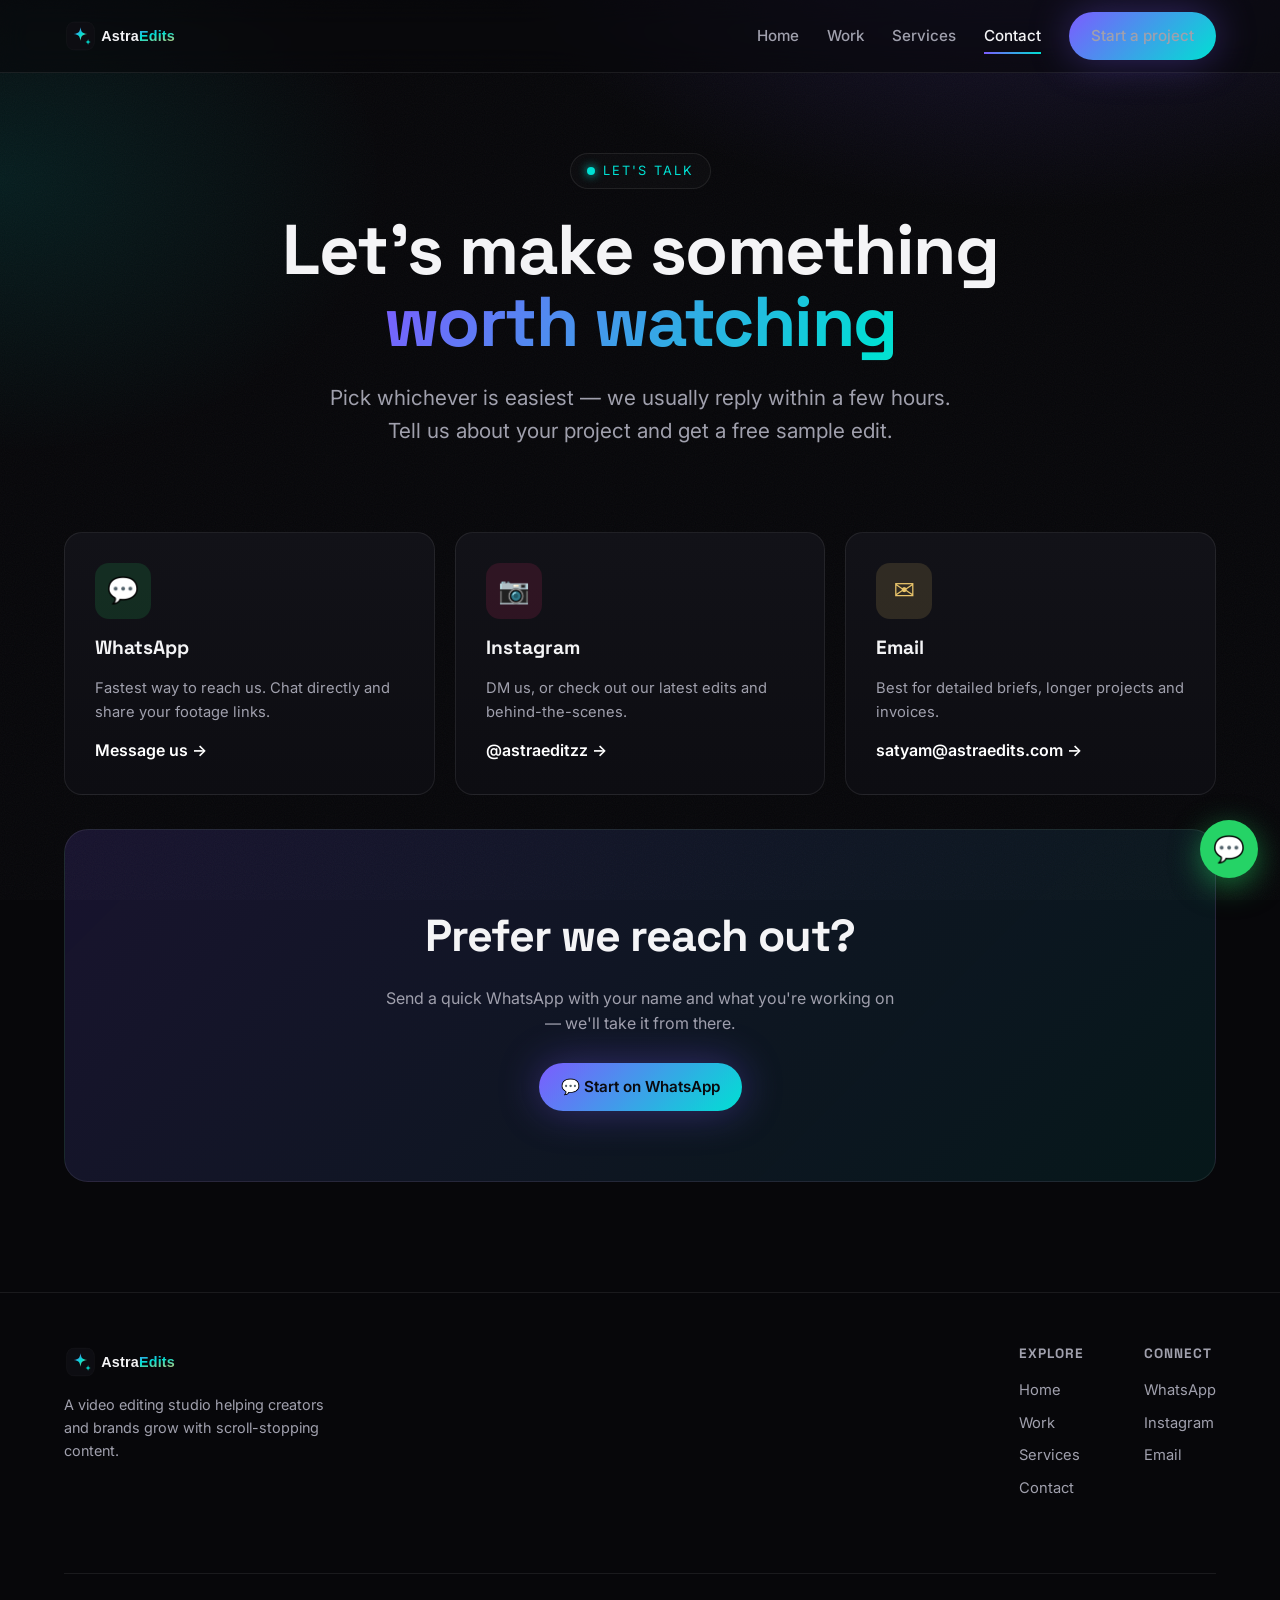
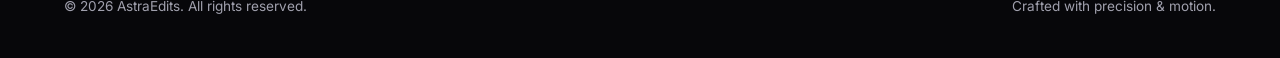
==== contact.html @ 901278cb "Add files via upload" ====
<!DOCTYPE html>
<html lang="en">
<head>
<meta charset="UTF-8">
<meta name="viewport" content="width=device-width, initial-scale=1.0">
<title>Contact — AstraEdits</title>
<meta name="description" content="Get in touch with AstraEdits on WhatsApp, Instagram or email to start your video project.">
<meta property="og:title" content="Contact — AstraEdits">
<meta property="og:description" content="Reach AstraEdits on WhatsApp, Instagram or email to start your video project.">
<link rel="icon" href="favicon.svg" type="image/svg+xml">
<link rel="preconnect" href="https://fonts.googleapis.com">
<link rel="preconnect" href="https://fonts.gstatic.com" crossorigin>
<link href="https://fonts.googleapis.com/css2?family=Inter:wght@400;500;600;700&family=Space+Grotesk:wght@500;600;700&display=swap" rel="stylesheet">
<link rel="stylesheet" href="styles.css">
</head>
<body>

<!-- NAV -->
<nav class="nav">
  <div class="wrap">
    <a href="index.html" class="brand"><img src="logo.svg" alt="AstraEdits" style="height:38px;width:auto"></a>
    <div class="nav-links">
      <a href="index.html">Home</a>
      <a href="work.html">Work</a>
      <a href="index.html#services">Services</a>
      <a href="contact.html" class="active">Contact</a>
      <a href="contact.html" class="btn">Start a project</a>
    </div>
    <button class="hamb" aria-label="Menu">&#9776;</button>
  </div>
</nav>

<!-- HERO -->
<header class="hero" style="padding:80px 0 30px">
  <div class="wrap">
    <span class="eyebrow reveal"><span class="live"></span> Let's talk</span>
    <h1 class="reveal" style="font-size:clamp(2.4rem,6vw,4.4rem)">Let's make something<br><span class="g">worth watching</span></h1>
    <p class="lead reveal">Pick whichever is easiest — we usually reply within a few hours. Tell us about your project and get a free sample edit.</p>
  </div>
</header>

<!-- CONTACT CARDS -->
<section class="section-pad" style="padding-top:10px">
  <div class="wrap">
    <div class="contact-grid">
      <a class="contact-card wa reveal" href="https://wa.me/919149045423" target="_blank" rel="noopener">
        <div class="ico">&#128172;</div>
        <h3>WhatsApp</h3>
        <p>Fastest way to reach us. Chat directly and share your footage links.</p>
        <span class="val">Message us &rarr;</span>
      </a>
      <a class="contact-card ig reveal" href="https://instagram.com/astraeditzz" target="_blank" rel="noopener">
        <div class="ico">&#128247;</div>
        <h3>Instagram</h3>
        <p>DM us, or check out our latest edits and behind-the-scenes.</p>
        <span class="val">@astraeditzz &rarr;</span>
      </a>
      <a class="contact-card mail reveal" href="mailto:satyam@astraedits.com">
        <div class="ico">&#9993;</div>
        <h3>Email</h3>
        <p>Best for detailed briefs, longer projects and invoices.</p>
        <span class="val">satyam@astraedits.com &rarr;</span>
      </a>
    </div>

    <div class="cta-band reveal" style="margin-top:34px">
      <h2>Prefer we reach out?</h2>
      <p>Send a quick WhatsApp with your name and what you're working on — we'll take it from there.</p>
      <a href="https://wa.me/919149045423?text=Hi%20AstraEdits!%20I'd%20like%20to%20start%20a%20project." class="btn" target="_blank" rel="noopener">&#128172; Start on WhatsApp</a>
    </div>
  </div>
</section>

<!-- FOOTER -->
<footer class="footer">
  <div class="wrap">
    <div>
      <a href="index.html" class="brand"><img src="logo.svg" alt="AstraEdits" style="height:38px;width:auto"></a>
      <p class="muted">A video editing studio helping creators and brands grow with scroll-stopping content.</p>
    </div>
    <div class="cols">
      <div><h5>Explore</h5><a href="index.html">Home</a><a href="work.html">Work</a><a href="index.html#services">Services</a><a href="contact.html">Contact</a></div>
      <div><h5>Connect</h5>
        <a href="https://wa.me/919149045423" target="_blank" rel="noopener">WhatsApp</a>
        <a href="https://instagram.com/astraeditzz" target="_blank" rel="noopener">Instagram</a>
        <a href="mailto:satyam@astraedits.com">Email</a>
      </div>
    </div>
    <div class="copy">
      <span>&copy; 2026 AstraEdits. All rights reserved.</span>
      <span>Crafted with precision &amp; motion.</span>
    </div>
  </div>
</footer>

<a href="https://wa.me/919149045423" class="fab" target="_blank" rel="noopener" aria-label="Chat on WhatsApp">&#128172;</a>

<script src="script.js"></script>
</body>
</html>
---- styles.css ----
/* ===== AstraEdits — Dark Cinematic Theme ===== */
:root{
  --bg:#07070a;
  --bg-2:#0d0d12;
  --surface:#121218;
  --surface-2:#17171f;
  --border:rgba(255,255,255,.08);
  --text:#f4f4f6;
  --muted:#a0a0ad;
  --gold:#e9c46a;
  --accent:#7c5cff;      /* electric violet */
  --accent-2:#00e0d3;    /* cyan */
  --glow:0 0 40px rgba(124,92,255,.35);
  --radius:18px;
  --maxw:1200px;
  --font:'Inter',system-ui,-apple-system,Segoe UI,Roboto,sans-serif;
  --display:'Space Grotesk','Inter',sans-serif;
}

*{box-sizing:border-box;margin:0;padding:0}
html{scroll-behavior:smooth}
body{
  font-family:var(--font);
  background:var(--bg);
  color:var(--text);
  line-height:1.6;
  overflow-x:hidden;
  -webkit-font-smoothing:antialiased;
}
a{color:inherit;text-decoration:none}
img{max-width:100%;display:block}
.wrap{max-width:var(--maxw);margin:0 auto;padding:0 24px}
section{position:relative}

/* subtle animated grain / gradient backdrop */
body::before{
  content:"";position:fixed;inset:0;z-index:-2;
  background:
    radial-gradient(900px 500px at 80% -10%, rgba(124,92,255,.18), transparent 60%),
    radial-gradient(700px 500px at 0% 20%, rgba(0,224,211,.10), transparent 55%),
    var(--bg);
}
body::after{
  content:"";position:fixed;inset:0;z-index:-1;opacity:.04;pointer-events:none;
  background-image:url("data:image/svg+xml,%3Csvg xmlns='http://www.w3.org/2000/svg' width='120' height='120'%3E%3Cfilter id='n'%3E%3CfeTurbulence type='fractalNoise' baseFrequency='.9' numOctaves='2'/%3E%3C/filter%3E%3Crect width='100%25' height='100%25' filter='url(%23n)'/%3E%3C/svg%3E");
}

/* ===== Nav ===== */
.nav{
  position:sticky;top:0;z-index:50;
  backdrop-filter:blur(14px);
  background:rgba(7,7,10,.6);
  border-bottom:1px solid var(--border);
}
.nav .wrap{display:flex;align-items:center;justify-content:space-between;height:72px}
.brand{display:flex;align-items:center;gap:10px;font-family:var(--display);font-weight:700;font-size:1.25rem;letter-spacing:.5px}
.brand .dot{width:11px;height:11px;border-radius:50%;background:linear-gradient(135deg,var(--accent),var(--accent-2));box-shadow:var(--glow)}
.brand span{background:linear-gradient(135deg,#fff,#c9c2ff);-webkit-background-clip:text;background-clip:text;-webkit-text-fill-color:transparent}
.nav-links{display:flex;align-items:center;gap:28px}
.nav-links a{color:var(--muted);font-size:.95rem;font-weight:500;transition:color .2s;position:relative}
.nav-links a:hover,.nav-links a.active{color:var(--text)}
.nav-links a.active::after{content:"";position:absolute;left:0;bottom:-6px;width:100%;height:2px;background:linear-gradient(90deg,var(--accent),var(--accent-2))}
.btn{
  display:inline-flex;align-items:center;gap:8px;
  padding:12px 22px;border-radius:999px;font-weight:600;font-size:.95rem;
  background:linear-gradient(135deg,var(--accent),var(--accent-2));color:#0a0a0f;
  transition:transform .2s,box-shadow .2s;box-shadow:var(--glow);cursor:pointer;border:none;
}
.btn:hover{transform:translateY(-2px);box-shadow:0 8px 40px rgba(124,92,255,.5)}
.btn-ghost{background:transparent;color:var(--text);border:1px solid var(--border);box-shadow:none}
.btn-ghost:hover{border-color:var(--accent);box-shadow:none}
.hamb{display:none;background:none;border:none;color:var(--text);font-size:1.6rem;cursor:pointer}

/* ===== Hero ===== */
.hero{padding:110px 0 90px;text-align:center;overflow:hidden}
.eyebrow{
  display:inline-flex;align-items:center;gap:8px;font-size:.8rem;letter-spacing:2px;text-transform:uppercase;
  color:var(--accent-2);border:1px solid var(--border);padding:7px 16px;border-radius:999px;margin-bottom:26px;
  background:rgba(255,255,255,.02)
}
.eyebrow .live{width:8px;height:8px;border-radius:50%;background:var(--accent-2);box-shadow:0 0 10px var(--accent-2);animation:pulse 1.6s infinite}
@keyframes pulse{50%{opacity:.35}}
.hero h1{
  font-family:var(--display);font-weight:700;line-height:1.02;letter-spacing:-1.5px;
  font-size:clamp(2.6rem,7vw,5.4rem);margin-bottom:22px;
}
.hero h1 .g{background:linear-gradient(120deg,var(--accent),var(--accent-2),var(--gold));-webkit-background-clip:text;background-clip:text;-webkit-text-fill-color:transparent;background-size:200% auto;animation:shimmer 6s linear infinite}
@keyframes shimmer{to{background-position:200% center}}
.hero p.lead{font-size:clamp(1.05rem,2vw,1.3rem);color:var(--muted);max-width:640px;margin:0 auto 34px}
.hero-cta{display:flex;gap:14px;justify-content:center;flex-wrap:wrap}
.hero-stats{display:flex;gap:44px;justify-content:center;flex-wrap:wrap;margin-top:64px}
.hero-stats .s{text-align:center}
.hero-stats .num{font-family:var(--display);font-size:2.2rem;font-weight:700;background:linear-gradient(135deg,#fff,#b9b0ff);-webkit-background-clip:text;background-clip:text;-webkit-text-fill-color:transparent}
.hero-stats .lbl{font-size:.85rem;color:var(--muted);letter-spacing:.5px}

/* reveal on scroll */
.reveal{opacity:0;transform:translateY(30px);transition:opacity .7s ease,transform .7s ease}
.reveal.in{opacity:1;transform:none}

/* ===== Section headings ===== */
.sec-head{text-align:center;max-width:640px;margin:0 auto 54px}
.sec-head .kicker{color:var(--accent-2);font-size:.8rem;letter-spacing:2px;text-transform:uppercase;font-weight:600}
.sec-head h2{font-family:var(--display);font-size:clamp(2rem,4vw,3rem);letter-spacing:-1px;margin:12px 0 14px}
.sec-head p{color:var(--muted)}
.section-pad{padding:90px 0}

/* ===== Services ===== */
.grid-3{display:grid;grid-template-columns:repeat(3,1fr);gap:22px}
.card{
  background:linear-gradient(180deg,var(--surface),var(--bg-2));
  border:1px solid var(--border);border-radius:var(--radius);padding:30px;
  transition:transform .3s,border-color .3s,box-shadow .3s;
}
.card:hover{transform:translateY(-6px);border-color:rgba(124,92,255,.4);box-shadow:0 20px 50px rgba(0,0,0,.5)}
.card .ico{width:52px;height:52px;border-radius:14px;display:grid;place-items:center;font-size:1.5rem;margin-bottom:18px;background:rgba(124,92,255,.12);border:1px solid rgba(124,92,255,.25)}
.card h3{font-family:var(--display);font-size:1.25rem;margin-bottom:10px}
.card p{color:var(--muted);font-size:.95rem}

/* ===== Client logo marquee ===== */
.marquee{overflow:hidden;position:relative;padding:14px 0;-webkit-mask-image:linear-gradient(90deg,transparent,#000 12%,#000 88%,transparent);mask-image:linear-gradient(90deg,transparent,#000 12%,#000 88%,transparent)}
.marquee-track{display:flex;gap:26px;width:max-content;animation:scroll 32s linear infinite}
.marquee:hover .marquee-track{animation-play-state:paused}
.marquee.rev .marquee-track{animation-direction:reverse;animation-duration:38s}
@keyframes scroll{to{transform:translateX(-50%)}}
.logo-chip{
  display:flex;align-items:center;justify-content:center;gap:10px;
  min-width:180px;height:78px;padding:0 26px;border-radius:14px;
  background:var(--surface);border:1px solid var(--border);
  font-family:var(--display);font-weight:600;color:var(--muted);font-size:1.05rem;
  transition:color .3s,border-color .3s;white-space:nowrap;
}
.logo-chip:hover{color:#fff;border-color:rgba(0,224,211,.4)}
.logo-chip .badge{width:34px;height:34px;border-radius:9px;display:grid;place-items:center;font-weight:700;color:#0a0a0f;background:linear-gradient(135deg,var(--accent),var(--accent-2))}

/* ===== Work grid ===== */
.work-grid{display:grid;grid-template-columns:repeat(3,1fr);gap:22px}
.filters{display:flex;gap:10px;justify-content:center;flex-wrap:wrap;margin-bottom:40px}
.filter{padding:9px 20px;border-radius:999px;border:1px solid var(--border);background:transparent;color:var(--muted);font-weight:500;cursor:pointer;font-size:.9rem;transition:all .2s}
.filter:hover{color:#fff}
.filter.active{background:linear-gradient(135deg,var(--accent),var(--accent-2));color:#0a0a0f;border-color:transparent}
.reel{
  position:relative;border-radius:var(--radius);overflow:hidden;border:1px solid var(--border);
  background:var(--surface);aspect-ratio:9/16;cursor:pointer;transition:transform .3s,box-shadow .3s;
}
.reel.wide{aspect-ratio:16/9}
.reel:hover{transform:translateY(-6px);box-shadow:0 24px 60px rgba(0,0,0,.6)}
.reel .thumb{position:absolute;inset:0;width:100%;height:100%;object-fit:cover}
.reel .ph{position:absolute;inset:0;display:grid;place-items:center;background:linear-gradient(135deg,#181826,#0e0e16)}
.reel .ph .play{width:64px;height:64px;border-radius:50%;display:grid;place-items:center;background:rgba(124,92,255,.85);box-shadow:var(--glow);transition:transform .3s}
.reel:hover .ph .play{transform:scale(1.12)}
.reel .meta{position:absolute;left:0;right:0;bottom:0;padding:18px;background:linear-gradient(0deg,rgba(0,0,0,.85),transparent);z-index:2}
.reel .meta .tag{font-size:.72rem;letter-spacing:1px;text-transform:uppercase;color:var(--accent-2)}
.reel .meta h4{font-family:var(--display);font-size:1.05rem}
.reel iframe{position:absolute;inset:0;width:100%;height:100%;border:0}
/* Instagram cover tiles (no hotlinkable thumbnail — branded cover instead) */
.reel.ig .ph{background:linear-gradient(155deg,#3a2258,#5a2442 52%,#191521)}
.reel.ig:nth-of-type(3n+2) .ph{background:linear-gradient(155deg,#22345f,#3a2456 52%,#161520)}
.reel.ig:nth-of-type(3n) .ph{background:linear-gradient(155deg,#4d2340,#6a3a24 52%,#171420)}
.reel.ig .ph::before{
  content:"";position:absolute;inset:0;pointer-events:none;opacity:.32;
  background-image:url("data:image/svg+xml,%3Csvg xmlns='http://www.w3.org/2000/svg' viewBox='0 0 24 24' fill='none' stroke='white' stroke-width='1.5'%3E%3Crect x='2' y='2' width='20' height='20' rx='5.5'/%3E%3Ccircle cx='12' cy='12' r='4'/%3E%3Ccircle cx='17.5' cy='6.5' r='1' fill='white' stroke='none'/%3E%3C/svg%3E");
  background-repeat:no-repeat;background-position:center 38%;background-size:56px;
}
.reel.ig .ph .play{background:linear-gradient(135deg,#e1306c,#833ab4);box-shadow:0 0 30px rgba(225,48,108,.45)}
.reel.ig .meta .tag{color:#ff9ecb}
.reel.ig::after{
  content:"Watch on Instagram";position:absolute;left:0;right:0;bottom:64px;text-align:center;
  font-size:.8rem;letter-spacing:.3px;color:rgba(255,255,255,.85);z-index:2;pointer-events:none;
  opacity:0;transition:opacity .3s;
}
.reel.ig:hover::after{opacity:1}

/* ===== Contact ===== */
.contact-grid{display:grid;grid-template-columns:repeat(3,1fr);gap:20px;margin-top:10px}
.contact-card{
  display:flex;flex-direction:column;align-items:flex-start;gap:14px;
  padding:30px;border-radius:var(--radius);border:1px solid var(--border);
  background:linear-gradient(180deg,var(--surface),var(--bg-2));transition:transform .3s,border-color .3s;
}
.contact-card:hover{transform:translateY(-6px)}
.contact-card.wa:hover{border-color:#25D366}
.contact-card.ig:hover{border-color:#E1306C}
.contact-card.mail:hover{border-color:var(--gold)}
.contact-card .ico{width:56px;height:56px;border-radius:14px;display:grid;place-items:center;font-size:1.6rem}
.contact-card.wa .ico{background:rgba(37,211,102,.14);color:#25D366}
.contact-card.ig .ico{background:rgba(225,48,108,.14);color:#E1306C}
.contact-card.mail .ico{background:rgba(233,196,106,.14);color:var(--gold)}
.contact-card h3{font-family:var(--display);font-size:1.2rem}
.contact-card p{color:var(--muted);font-size:.92rem}
.contact-card .val{font-weight:600;color:#fff}
.cta-band{
  text-align:center;padding:70px 30px;border-radius:24px;margin-top:20px;
  background:linear-gradient(135deg,rgba(124,92,255,.15),rgba(0,224,211,.08));border:1px solid var(--border);
}
.cta-band h2{font-family:var(--display);font-size:clamp(1.8rem,4vw,2.8rem);letter-spacing:-1px;margin-bottom:14px}
.cta-band p{color:var(--muted);max-width:520px;margin:0 auto 26px}

/* ===== Footer ===== */
.footer{border-top:1px solid var(--border);padding:50px 0 40px;margin-top:20px}
.footer .wrap{display:flex;justify-content:space-between;gap:30px;flex-wrap:wrap;align-items:flex-start}
.footer .muted{color:var(--muted);font-size:.9rem;max-width:280px;margin-top:12px}
.footer .cols{display:flex;gap:60px;flex-wrap:wrap}
.footer h5{font-family:var(--display);font-size:.85rem;letter-spacing:1px;text-transform:uppercase;color:var(--muted);margin-bottom:14px}
.footer a{display:block;color:var(--muted);font-size:.92rem;margin-bottom:9px;transition:color .2s}
.footer a:hover{color:#fff}
.footer .copy{width:100%;border-top:1px solid var(--border);margin-top:34px;padding-top:22px;color:var(--muted);font-size:.85rem;display:flex;justify-content:space-between;flex-wrap:wrap;gap:10px}

/* floating whatsapp */
.fab{position:fixed;right:22px;bottom:22px;z-index:60;width:58px;height:58px;border-radius:50%;background:#25D366;display:grid;place-items:center;box-shadow:0 8px 30px rgba(37,211,102,.5);transition:transform .2s;color:#fff;font-size:1.6rem}
.fab:hover{transform:scale(1.1)}

/* ===== Responsive ===== */
@media(max-width:900px){
  .grid-3,.work-grid,.contact-grid{grid-template-columns:1fr 1fr}
  .nav-links{position:fixed;inset:72px 0 auto 0;flex-direction:column;background:rgba(7,7,10,.97);padding:24px;gap:20px;border-bottom:1px solid var(--border);transform:translateY(-120%);transition:transform .3s;height:auto}
  .nav-links.open{transform:none}
  .hamb{display:block}
}
@media(max-width:620px){
  .grid-3,.work-grid,.contact-grid{grid-template-columns:1fr}
  .hero-stats{gap:28px}
  .footer .wrap{flex-direction:column}
}
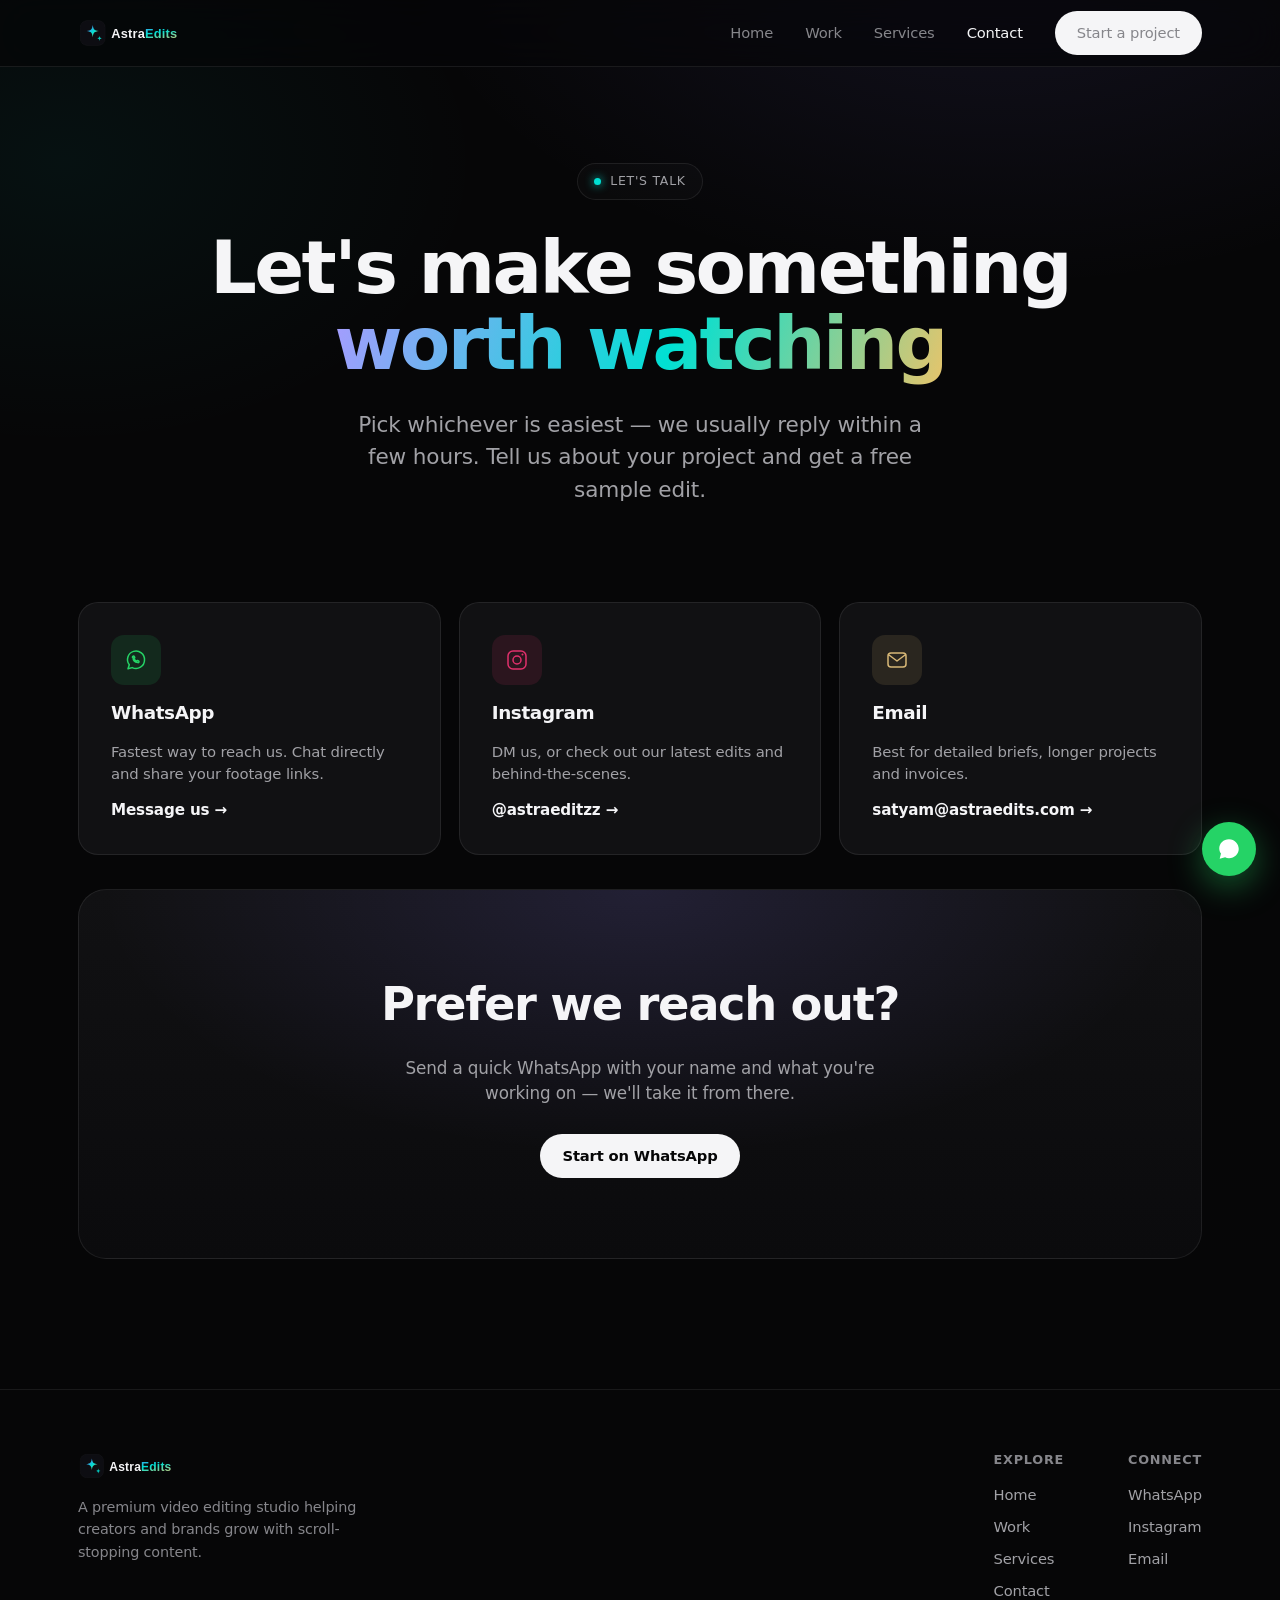
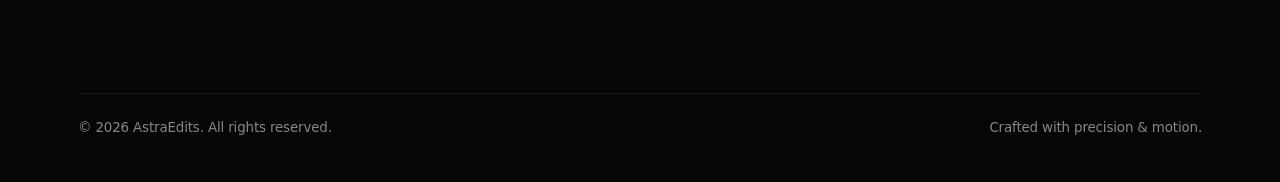
==== commit 9ab8eef4: "Add files via upload" ====
--- a/contact.html
+++ b/contact.html
@@ -8,9 +8,8 @@
 <meta property="og:title" content="Contact — AstraEdits">
 <meta property="og:description" content="Reach AstraEdits on WhatsApp, Instagram or email to start your video project.">
 <link rel="icon" href="favicon.svg" type="image/svg+xml">
-<link rel="preconnect" href="https://fonts.googleapis.com">
-<link rel="preconnect" href="https://fonts.gstatic.com" crossorigin>
-<link href="https://fonts.googleapis.com/css2?family=Inter:wght@400;500;600;700&family=Space+Grotesk:wght@500;600;700&display=swap" rel="stylesheet">
+<link rel="preconnect" href="https://api.fontshare.com" crossorigin>
+<link href="https://api.fontshare.com/v2/css?f[]=general-sans@300,400,500,600,700&display=swap" rel="stylesheet">
 <link rel="stylesheet" href="styles.css">
 </head>
 <body>
@@ -18,7 +17,7 @@
 <!-- NAV -->
 <nav class="nav">
   <div class="wrap">
-    <a href="index.html" class="brand"><img src="logo.svg" alt="AstraEdits" style="height:38px;width:auto"></a>
+    <a href="index.html" class="brand"><img src="logo.svg" alt="AstraEdits"></a>
     <div class="nav-links">
       <a href="index.html">Home</a>
       <a href="work.html">Work</a>
@@ -26,15 +25,15 @@
       <a href="contact.html" class="active">Contact</a>
       <a href="contact.html" class="btn">Start a project</a>
     </div>
-    <button class="hamb" aria-label="Menu">&#9776;</button>
+    <button class="hamb" aria-label="Menu"><svg viewBox="0 0 24 24" fill="none" stroke="currentColor" stroke-width="1.6" stroke-linecap="round"><path d="M4 7h16M4 12h16M4 17h16"/></svg></button>
   </div>
 </nav>
 
 <!-- HERO -->
-<header class="hero" style="padding:80px 0 30px">
+<header class="hero" style="padding:96px 0 40px">
   <div class="wrap">
     <span class="eyebrow reveal"><span class="live"></span> Let's talk</span>
-    <h1 class="reveal" style="font-size:clamp(2.4rem,6vw,4.4rem)">Let's make something<br><span class="g">worth watching</span></h1>
+    <h1 class="reveal" style="font-size:clamp(2.5rem,6vw,4.6rem)">Let's make something<br><span class="g">worth watching</span></h1>
     <p class="lead reveal">Pick whichever is easiest — we usually reply within a few hours. Tell us about your project and get a free sample edit.</p>
   </div>
 </header>
@@ -44,19 +43,19 @@
   <div class="wrap">
     <div class="contact-grid">
       <a class="contact-card wa reveal" href="https://wa.me/919149045423" target="_blank" rel="noopener">
-        <div class="ico">&#128172;</div>
+        <div class="ico"><svg class="icon" viewBox="0 0 24 24"><path d="M20.5 12a8.5 8.5 0 0 1-12.3 7.6L4 20.8l1.3-4.1A8.5 8.5 0 1 1 20.5 12z"/><path d="M9 9.2c0 3 2 4.9 4.9 5.4.6.1 1-.3 1.1-.8.1-.4-.1-.7-.5-.9l-.9-.4c-.3-.1-.6 0-.8.2-.2.3-.5.3-.8.1-.8-.4-1.4-1-1.7-1.8-.1-.3-.1-.6.2-.8.2-.2.3-.5.2-.8l-.4-.9c-.2-.4-.5-.6-.9-.5-.5.1-1 .5-1 1.2z"/></svg></div>
         <h3>WhatsApp</h3>
         <p>Fastest way to reach us. Chat directly and share your footage links.</p>
         <span class="val">Message us &rarr;</span>
       </a>
       <a class="contact-card ig reveal" href="https://instagram.com/astraeditzz" target="_blank" rel="noopener">
-        <div class="ico">&#128247;</div>
+        <div class="ico"><svg class="icon" viewBox="0 0 24 24"><rect x="3" y="3" width="18" height="18" rx="5"/><circle cx="12" cy="12" r="4"/><circle cx="17.5" cy="6.5" r="1" fill="currentColor" stroke="none"/></svg></div>
         <h3>Instagram</h3>
         <p>DM us, or check out our latest edits and behind-the-scenes.</p>
         <span class="val">@astraeditzz &rarr;</span>
       </a>
       <a class="contact-card mail reveal" href="mailto:satyam@astraedits.com">
-        <div class="ico">&#9993;</div>
+        <div class="ico"><svg class="icon" viewBox="0 0 24 24"><rect x="3" y="5" width="18" height="14" rx="3"/><path d="M4 7l8 6 8-6"/></svg></div>
         <h3>Email</h3>
         <p>Best for detailed briefs, longer projects and invoices.</p>
         <span class="val">satyam@astraedits.com &rarr;</span>
@@ -66,7 +65,7 @@
     <div class="cta-band reveal" style="margin-top:34px">
       <h2>Prefer we reach out?</h2>
       <p>Send a quick WhatsApp with your name and what you're working on — we'll take it from there.</p>
-      <a href="https://wa.me/919149045423?text=Hi%20AstraEdits!%20I'd%20like%20to%20start%20a%20project." class="btn" target="_blank" rel="noopener">&#128172; Start on WhatsApp</a>
+      <a href="https://wa.me/919149045423?text=Hi%20AstraEdits!%20I'd%20like%20to%20start%20a%20project." class="btn" target="_blank" rel="noopener">Start on WhatsApp</a>
     </div>
   </div>
 </section>
@@ -75,8 +74,8 @@
 <footer class="footer">
   <div class="wrap">
     <div>
-      <a href="index.html" class="brand"><img src="logo.svg" alt="AstraEdits" style="height:38px;width:auto"></a>
-      <p class="muted">A video editing studio helping creators and brands grow with scroll-stopping content.</p>
+      <a href="index.html" class="brand"><img src="logo.svg" alt="AstraEdits"></a>
+      <p class="muted">A premium video editing studio helping creators and brands grow with scroll-stopping content.</p>
     </div>
     <div class="cols">
       <div><h5>Explore</h5><a href="index.html">Home</a><a href="work.html">Work</a><a href="index.html#services">Services</a><a href="contact.html">Contact</a></div>
@@ -93,7 +92,7 @@
   </div>
 </footer>
 
-<a href="https://wa.me/919149045423" class="fab" target="_blank" rel="noopener" aria-label="Chat on WhatsApp">&#128172;</a>
+<a href="https://wa.me/919149045423" class="fab" target="_blank" rel="noopener" aria-label="Chat on WhatsApp"><svg viewBox="0 0 24 24"><path d="M12 3C6.9 3 3 6.9 3 11.5c0 1.7.6 3.3 1.6 4.7L3.4 21l5-1.3c1.1.5 2.3.8 3.6.8 5.1 0 9-3.9 9-8.5S17.1 3 12 3z"/></svg></a>
 
 <script src="script.js"></script>
 </body>
--- a/styles.css
+++ b/styles.css
@@ -1,223 +1,251 @@
-/* ===== AstraEdits — Dark Cinematic Theme ===== */
+/* ===== AstraEdits — Premium / Apple-inspired theme ===== */
 :root{
-  --bg:#07070a;
-  --bg-2:#0d0d12;
-  --surface:#121218;
-  --surface-2:#17171f;
+  --bg:#060607;
+  --bg-2:#0b0b0d;
+  --surface:#111113;
+  --surface-2:#161618;
   --border:rgba(255,255,255,.08);
-  --text:#f4f4f6;
-  --muted:#a0a0ad;
-  --gold:#e9c46a;
-  --accent:#7c5cff;      /* electric violet */
-  --accent-2:#00e0d3;    /* cyan */
-  --glow:0 0 40px rgba(124,92,255,.35);
-  --radius:18px;
-  --maxw:1200px;
-  --font:'Inter',system-ui,-apple-system,Segoe UI,Roboto,sans-serif;
-  --display:'Space Grotesk','Inter',sans-serif;
+  --hairline:rgba(255,255,255,.14);
+  --text:#f5f5f7;          /* Apple off-white */
+  --muted:#86868b;         /* Apple grey */
+  --muted-2:#a1a1a6;
+  --accent:#8b7bff;        /* refined violet */
+  --accent-2:#00e0d3;      /* cyan — logo gradient only */
+  --gold:#d8b877;          /* luxury hairline */
+  --radius:20px;
+  --radius-sm:14px;
+  --maxw:1180px;
+  /* Apple uses its system font (SF Pro) — falls back to premium General Sans */
+  --font:-apple-system,BlinkMacSystemFont,'General Sans','Segoe UI',system-ui,sans-serif;
+  --ease:cubic-bezier(.22,1,.36,1);
 }
 
 *{box-sizing:border-box;margin:0;padding:0}
-html{scroll-behavior:smooth}
+html{scroll-behavior:smooth;-webkit-text-size-adjust:100%}
 body{
   font-family:var(--font);
   background:var(--bg);
   color:var(--text);
-  line-height:1.6;
+  line-height:1.5;
+  letter-spacing:-0.01em;
   overflow-x:hidden;
   -webkit-font-smoothing:antialiased;
+  text-rendering:optimizeLegibility;
 }
 a{color:inherit;text-decoration:none}
 img{max-width:100%;display:block}
-.wrap{max-width:var(--maxw);margin:0 auto;padding:0 24px}
+.wrap{max-width:var(--maxw);margin:0 auto;padding:0 28px}
 section{position:relative}
 
-/* subtle animated grain / gradient backdrop */
+/* soft ambient backdrop — very restrained */
 body::before{
   content:"";position:fixed;inset:0;z-index:-2;
   background:
-    radial-gradient(900px 500px at 80% -10%, rgba(124,92,255,.18), transparent 60%),
-    radial-gradient(700px 500px at 0% 20%, rgba(0,224,211,.10), transparent 55%),
+    radial-gradient(1000px 600px at 78% -8%, rgba(139,123,255,.10), transparent 60%),
+    radial-gradient(760px 520px at 5% 18%, rgba(0,224,211,.05), transparent 55%),
     var(--bg);
-}
-body::after{
-  content:"";position:fixed;inset:0;z-index:-1;opacity:.04;pointer-events:none;
-  background-image:url("data:image/svg+xml,%3Csvg xmlns='http://www.w3.org/2000/svg' width='120' height='120'%3E%3Cfilter id='n'%3E%3CfeTurbulence type='fractalNoise' baseFrequency='.9' numOctaves='2'/%3E%3C/filter%3E%3Crect width='100%25' height='100%25' filter='url(%23n)'/%3E%3C/svg%3E");
 }
 
 /* ===== Nav ===== */
 .nav{
   position:sticky;top:0;z-index:50;
-  backdrop-filter:blur(14px);
-  background:rgba(7,7,10,.6);
+  backdrop-filter:saturate(180%) blur(20px);
+  -webkit-backdrop-filter:saturate(180%) blur(20px);
+  background:rgba(6,6,7,.72);
   border-bottom:1px solid var(--border);
 }
-.nav .wrap{display:flex;align-items:center;justify-content:space-between;height:72px}
-.brand{display:flex;align-items:center;gap:10px;font-family:var(--display);font-weight:700;font-size:1.25rem;letter-spacing:.5px}
-.brand .dot{width:11px;height:11px;border-radius:50%;background:linear-gradient(135deg,var(--accent),var(--accent-2));box-shadow:var(--glow)}
-.brand span{background:linear-gradient(135deg,#fff,#c9c2ff);-webkit-background-clip:text;background-clip:text;-webkit-text-fill-color:transparent}
-.nav-links{display:flex;align-items:center;gap:28px}
-.nav-links a{color:var(--muted);font-size:.95rem;font-weight:500;transition:color .2s;position:relative}
+.nav .wrap{display:flex;align-items:center;justify-content:space-between;height:66px}
+.brand{display:flex;align-items:center}
+.brand img{height:34px;width:auto}
+.nav-links{display:flex;align-items:center;gap:32px}
+.nav-links a{color:var(--muted);font-size:.92rem;font-weight:500;transition:color .25s var(--ease);position:relative}
 .nav-links a:hover,.nav-links a.active{color:var(--text)}
-.nav-links a.active::after{content:"";position:absolute;left:0;bottom:-6px;width:100%;height:2px;background:linear-gradient(90deg,var(--accent),var(--accent-2))}
 .btn{
   display:inline-flex;align-items:center;gap:8px;
-  padding:12px 22px;border-radius:999px;font-weight:600;font-size:.95rem;
-  background:linear-gradient(135deg,var(--accent),var(--accent-2));color:#0a0a0f;
-  transition:transform .2s,box-shadow .2s;box-shadow:var(--glow);cursor:pointer;border:none;
-}
-.btn:hover{transform:translateY(-2px);box-shadow:0 8px 40px rgba(124,92,255,.5)}
-.btn-ghost{background:transparent;color:var(--text);border:1px solid var(--border);box-shadow:none}
-.btn-ghost:hover{border-color:var(--accent);box-shadow:none}
-.hamb{display:none;background:none;border:none;color:var(--text);font-size:1.6rem;cursor:pointer}
+  padding:11px 22px;border-radius:980px;font-weight:600;font-size:.92rem;letter-spacing:-0.01em;
+  background:var(--text);color:#060607;
+  transition:transform .25s var(--ease),background .25s var(--ease),opacity .25s var(--ease);
+  cursor:pointer;border:none;white-space:nowrap;
+}
+.btn:hover{transform:translateY(-1px);opacity:.92}
+.btn-ghost{background:transparent;color:var(--text);border:1px solid var(--hairline)}
+.btn-ghost:hover{background:rgba(255,255,255,.06);border-color:rgba(255,255,255,.28);opacity:1}
+.btn svg{width:17px;height:17px}
+.hamb{display:none;background:none;border:none;color:var(--text);cursor:pointer}
+.hamb svg{width:26px;height:26px}
+
+/* ===== Icons ===== */
+.icon{width:24px;height:24px;stroke:currentColor;fill:none;stroke-width:1.5;stroke-linecap:round;stroke-linejoin:round;display:block}
 
 /* ===== Hero ===== */
-.hero{padding:110px 0 90px;text-align:center;overflow:hidden}
+.hero{padding:120px 0 96px;text-align:center;position:relative;overflow:hidden}
 .eyebrow{
-  display:inline-flex;align-items:center;gap:8px;font-size:.8rem;letter-spacing:2px;text-transform:uppercase;
-  color:var(--accent-2);border:1px solid var(--border);padding:7px 16px;border-radius:999px;margin-bottom:26px;
-  background:rgba(255,255,255,.02)
-}
-.eyebrow .live{width:8px;height:8px;border-radius:50%;background:var(--accent-2);box-shadow:0 0 10px var(--accent-2);animation:pulse 1.6s infinite}
-@keyframes pulse{50%{opacity:.35}}
+  display:inline-flex;align-items:center;gap:9px;font-size:.78rem;letter-spacing:.06em;text-transform:uppercase;
+  color:var(--muted-2);border:1px solid var(--border);padding:8px 16px;border-radius:980px;margin-bottom:30px;
+  background:rgba(255,255,255,.02);font-weight:500;
+}
+.eyebrow .live{width:7px;height:7px;border-radius:50%;background:var(--accent-2);box-shadow:0 0 10px var(--accent-2);animation:pulse 1.8s infinite}
+@keyframes pulse{50%{opacity:.3}}
 .hero h1{
-  font-family:var(--display);font-weight:700;line-height:1.02;letter-spacing:-1.5px;
-  font-size:clamp(2.6rem,7vw,5.4rem);margin-bottom:22px;
-}
-.hero h1 .g{background:linear-gradient(120deg,var(--accent),var(--accent-2),var(--gold));-webkit-background-clip:text;background-clip:text;-webkit-text-fill-color:transparent;background-size:200% auto;animation:shimmer 6s linear infinite}
-@keyframes shimmer{to{background-position:200% center}}
-.hero p.lead{font-size:clamp(1.05rem,2vw,1.3rem);color:var(--muted);max-width:640px;margin:0 auto 34px}
+  font-weight:600;line-height:1.04;letter-spacing:-0.035em;
+  font-size:clamp(2.7rem,7.2vw,5.6rem);margin-bottom:26px;
+}
+.hero h1 .g{
+  background:linear-gradient(110deg,#a89bff,#00e0d3 55%,#e9c46a);
+  -webkit-background-clip:text;background-clip:text;-webkit-text-fill-color:transparent;
+}
+.hero p.lead{font-size:clamp(1.1rem,1.9vw,1.35rem);color:var(--muted-2);max-width:600px;margin:0 auto 36px;font-weight:400;line-height:1.5}
 .hero-cta{display:flex;gap:14px;justify-content:center;flex-wrap:wrap}
-.hero-stats{display:flex;gap:44px;justify-content:center;flex-wrap:wrap;margin-top:64px}
-.hero-stats .s{text-align:center}
-.hero-stats .num{font-family:var(--display);font-size:2.2rem;font-weight:700;background:linear-gradient(135deg,#fff,#b9b0ff);-webkit-background-clip:text;background-clip:text;-webkit-text-fill-color:transparent}
-.hero-stats .lbl{font-size:.85rem;color:var(--muted);letter-spacing:.5px}
+.hero-stats{display:flex;gap:0;justify-content:center;flex-wrap:wrap;margin-top:76px;border-top:1px solid var(--border);padding-top:44px}
+.hero-stats .s{text-align:center;padding:0 40px;position:relative}
+.hero-stats .s+.s::before{content:"";position:absolute;left:0;top:6px;bottom:6px;width:1px;background:var(--border)}
+.hero-stats .num{font-size:2.4rem;font-weight:600;letter-spacing:-0.03em}
+.hero-stats .lbl{font-size:.82rem;color:var(--muted);letter-spacing:.02em;margin-top:4px}
+
+/* showreel media frame in hero */
+.hero-reel{
+  max-width:960px;margin:64px auto 0;border-radius:24px;overflow:hidden;position:relative;
+  border:1px solid var(--border);background:var(--surface);aspect-ratio:16/9;
+  box-shadow:0 40px 120px rgba(0,0,0,.6);
+}
+.hero-reel video,.hero-reel iframe{position:absolute;inset:0;width:100%;height:100%;object-fit:cover;border:0;opacity:0;transition:opacity .7s var(--ease);z-index:2}
+.hero-reel video.loaded{opacity:1}
+.hero-reel .reel-fallback{position:absolute;inset:0;display:grid;place-items:center;
+  background:radial-gradient(120% 120% at 50% 0%, rgba(139,123,255,.18), transparent 60%),linear-gradient(180deg,#141418,#0a0a0c)}
+.hero-reel .reel-fallback span{color:var(--muted);font-size:.9rem;letter-spacing:.04em}
 
 /* reveal on scroll */
-.reveal{opacity:0;transform:translateY(30px);transition:opacity .7s ease,transform .7s ease}
+.reveal{opacity:0;transform:translateY(24px);transition:opacity .8s var(--ease),transform .8s var(--ease)}
 .reveal.in{opacity:1;transform:none}
 
 /* ===== Section headings ===== */
-.sec-head{text-align:center;max-width:640px;margin:0 auto 54px}
-.sec-head .kicker{color:var(--accent-2);font-size:.8rem;letter-spacing:2px;text-transform:uppercase;font-weight:600}
-.sec-head h2{font-family:var(--display);font-size:clamp(2rem,4vw,3rem);letter-spacing:-1px;margin:12px 0 14px}
-.sec-head p{color:var(--muted)}
-.section-pad{padding:90px 0}
-
-/* ===== Services ===== */
-.grid-3{display:grid;grid-template-columns:repeat(3,1fr);gap:22px}
+.sec-head{text-align:center;max-width:640px;margin:0 auto 60px}
+.sec-head .kicker{color:var(--accent);font-size:.78rem;letter-spacing:.08em;text-transform:uppercase;font-weight:600}
+.sec-head h2{font-size:clamp(2rem,4.4vw,3.3rem);letter-spacing:-0.03em;font-weight:600;margin:14px 0 16px;line-height:1.08}
+.sec-head p{color:var(--muted-2);font-size:1.08rem}
+.section-pad{padding:110px 0}
+
+/* ===== Cards / services ===== */
+.grid-3{display:grid;grid-template-columns:repeat(3,1fr);gap:20px}
 .card{
-  background:linear-gradient(180deg,var(--surface),var(--bg-2));
-  border:1px solid var(--border);border-radius:var(--radius);padding:30px;
-  transition:transform .3s,border-color .3s,box-shadow .3s;
-}
-.card:hover{transform:translateY(-6px);border-color:rgba(124,92,255,.4);box-shadow:0 20px 50px rgba(0,0,0,.5)}
-.card .ico{width:52px;height:52px;border-radius:14px;display:grid;place-items:center;font-size:1.5rem;margin-bottom:18px;background:rgba(124,92,255,.12);border:1px solid rgba(124,92,255,.25)}
-.card h3{font-family:var(--display);font-size:1.25rem;margin-bottom:10px}
-.card p{color:var(--muted);font-size:.95rem}
+  background:var(--surface);
+  border:1px solid var(--border);border-radius:var(--radius);padding:34px 30px;
+  transition:transform .4s var(--ease),border-color .4s var(--ease),background .4s var(--ease);
+}
+.card:hover{transform:translateY(-4px);border-color:var(--hairline);background:var(--surface-2)}
+.card .ico{
+  width:48px;height:48px;border-radius:12px;display:grid;place-items:center;margin-bottom:22px;
+  background:rgba(139,123,255,.10);border:1px solid rgba(139,123,255,.20);color:var(--accent);
+}
+.card .ico .icon{width:24px;height:24px}
+.card h3{font-size:1.2rem;font-weight:600;margin-bottom:10px;letter-spacing:-0.02em}
+.card p{color:var(--muted-2);font-size:.96rem;line-height:1.55}
+.card .step-num{font-size:1.05rem;font-weight:600;color:var(--accent)}
 
 /* ===== Client logo marquee ===== */
-.marquee{overflow:hidden;position:relative;padding:14px 0;-webkit-mask-image:linear-gradient(90deg,transparent,#000 12%,#000 88%,transparent);mask-image:linear-gradient(90deg,transparent,#000 12%,#000 88%,transparent)}
-.marquee-track{display:flex;gap:26px;width:max-content;animation:scroll 32s linear infinite}
+.marquee{overflow:hidden;position:relative;padding:8px 0;-webkit-mask-image:linear-gradient(90deg,transparent,#000 14%,#000 86%,transparent);mask-image:linear-gradient(90deg,transparent,#000 14%,#000 86%,transparent)}
+.marquee-track{display:flex;gap:20px;width:max-content;animation:scroll 38s linear infinite}
 .marquee:hover .marquee-track{animation-play-state:paused}
-.marquee.rev .marquee-track{animation-direction:reverse;animation-duration:38s}
+.marquee.rev .marquee-track{animation-direction:reverse;animation-duration:44s}
 @keyframes scroll{to{transform:translateX(-50%)}}
 .logo-chip{
-  display:flex;align-items:center;justify-content:center;gap:10px;
-  min-width:180px;height:78px;padding:0 26px;border-radius:14px;
+  display:flex;align-items:center;justify-content:center;gap:11px;
+  min-width:172px;height:70px;padding:0 26px;border-radius:var(--radius-sm);
   background:var(--surface);border:1px solid var(--border);
-  font-family:var(--display);font-weight:600;color:var(--muted);font-size:1.05rem;
+  font-weight:500;color:var(--muted);font-size:1rem;letter-spacing:-0.01em;
   transition:color .3s,border-color .3s;white-space:nowrap;
 }
-.logo-chip:hover{color:#fff;border-color:rgba(0,224,211,.4)}
-.logo-chip .badge{width:34px;height:34px;border-radius:9px;display:grid;place-items:center;font-weight:700;color:#0a0a0f;background:linear-gradient(135deg,var(--accent),var(--accent-2))}
+.logo-chip:hover{color:var(--text);border-color:var(--hairline)}
+.logo-chip .badge{width:30px;height:30px;border-radius:8px;display:grid;place-items:center;font-weight:600;font-size:.9rem;color:#060607;background:linear-gradient(135deg,var(--accent),var(--accent-2))}
 
 /* ===== Work grid ===== */
-.work-grid{display:grid;grid-template-columns:repeat(3,1fr);gap:22px}
-.filters{display:flex;gap:10px;justify-content:center;flex-wrap:wrap;margin-bottom:40px}
-.filter{padding:9px 20px;border-radius:999px;border:1px solid var(--border);background:transparent;color:var(--muted);font-weight:500;cursor:pointer;font-size:.9rem;transition:all .2s}
-.filter:hover{color:#fff}
-.filter.active{background:linear-gradient(135deg,var(--accent),var(--accent-2));color:#0a0a0f;border-color:transparent}
+.work-grid{display:grid;grid-template-columns:repeat(3,1fr);gap:20px}
+.filters{display:flex;gap:9px;justify-content:center;flex-wrap:wrap;margin-bottom:48px}
+.filter{padding:9px 20px;border-radius:980px;border:1px solid var(--border);background:transparent;color:var(--muted);font-weight:500;cursor:pointer;font-size:.9rem;transition:all .25s var(--ease)}
+.filter:hover{color:var(--text);border-color:var(--hairline)}
+.filter.active{background:var(--text);color:#060607;border-color:transparent}
 .reel{
   position:relative;border-radius:var(--radius);overflow:hidden;border:1px solid var(--border);
-  background:var(--surface);aspect-ratio:9/16;cursor:pointer;transition:transform .3s,box-shadow .3s;
+  background:var(--surface);aspect-ratio:9/16;cursor:pointer;transition:transform .4s var(--ease),box-shadow .4s var(--ease),border-color .4s var(--ease);
 }
 .reel.wide{aspect-ratio:16/9}
-.reel:hover{transform:translateY(-6px);box-shadow:0 24px 60px rgba(0,0,0,.6)}
+.reel:hover{transform:translateY(-4px);border-color:var(--hairline);box-shadow:0 30px 70px rgba(0,0,0,.55)}
 .reel .thumb{position:absolute;inset:0;width:100%;height:100%;object-fit:cover}
-.reel .ph{position:absolute;inset:0;display:grid;place-items:center;background:linear-gradient(135deg,#181826,#0e0e16)}
-.reel .ph .play{width:64px;height:64px;border-radius:50%;display:grid;place-items:center;background:rgba(124,92,255,.85);box-shadow:var(--glow);transition:transform .3s}
-.reel:hover .ph .play{transform:scale(1.12)}
-.reel .meta{position:absolute;left:0;right:0;bottom:0;padding:18px;background:linear-gradient(0deg,rgba(0,0,0,.85),transparent);z-index:2}
-.reel .meta .tag{font-size:.72rem;letter-spacing:1px;text-transform:uppercase;color:var(--accent-2)}
-.reel .meta h4{font-family:var(--display);font-size:1.05rem}
-.reel iframe{position:absolute;inset:0;width:100%;height:100%;border:0}
-/* Instagram cover tiles (no hotlinkable thumbnail — branded cover instead) */
-.reel.ig .ph{background:linear-gradient(155deg,#3a2258,#5a2442 52%,#191521)}
-.reel.ig:nth-of-type(3n+2) .ph{background:linear-gradient(155deg,#22345f,#3a2456 52%,#161520)}
-.reel.ig:nth-of-type(3n) .ph{background:linear-gradient(155deg,#4d2340,#6a3a24 52%,#171420)}
-.reel.ig .ph::before{
-  content:"";position:absolute;inset:0;pointer-events:none;opacity:.32;
-  background-image:url("data:image/svg+xml,%3Csvg xmlns='http://www.w3.org/2000/svg' viewBox='0 0 24 24' fill='none' stroke='white' stroke-width='1.5'%3E%3Crect x='2' y='2' width='20' height='20' rx='5.5'/%3E%3Ccircle cx='12' cy='12' r='4'/%3E%3Ccircle cx='17.5' cy='6.5' r='1' fill='white' stroke='none'/%3E%3C/svg%3E");
-  background-repeat:no-repeat;background-position:center 38%;background-size:56px;
-}
-.reel.ig .ph .play{background:linear-gradient(135deg,#e1306c,#833ab4);box-shadow:0 0 30px rgba(225,48,108,.45)}
-.reel.ig .meta .tag{color:#ff9ecb}
-.reel.ig::after{
-  content:"Watch on Instagram";position:absolute;left:0;right:0;bottom:64px;text-align:center;
-  font-size:.8rem;letter-spacing:.3px;color:rgba(255,255,255,.85);z-index:2;pointer-events:none;
-  opacity:0;transition:opacity .3s;
-}
-.reel.ig:hover::after{opacity:1}
+.reel video.thumb{background:#0a0a0c}
+.reel .ph{position:absolute;inset:0;display:grid;place-items:center;background:linear-gradient(160deg,#17171b,#0c0c0e)}
+.reel .ph .play{width:58px;height:58px;border-radius:50%;display:grid;place-items:center;background:rgba(255,255,255,.14);backdrop-filter:blur(6px);border:1px solid rgba(255,255,255,.25);transition:transform .35s var(--ease),background .35s}
+.reel .ph .play svg{width:22px;height:22px;stroke:#fff;fill:#fff}
+.reel:hover .ph .play{transform:scale(1.08);background:rgba(255,255,255,.22)}
+.reel .meta{position:absolute;left:0;right:0;bottom:0;padding:18px;background:linear-gradient(0deg,rgba(0,0,0,.82),transparent);z-index:3}
+.reel .meta .tag{font-size:.7rem;letter-spacing:.06em;text-transform:uppercase;color:var(--muted-2);font-weight:500}
+.reel .meta h4{font-size:1.02rem;font-weight:600;letter-spacing:-0.01em;margin-top:2px}
+.reel iframe{position:absolute;inset:0;width:100%;height:100%;border:0;z-index:4}
+
+/* Instagram cover tiles — refined branded cover */
+.reel.ig .ph{background:linear-gradient(160deg,#241a3a,#3a1f30 55%,#101014)}
+.reel.ig:nth-of-type(3n+2) .ph{background:linear-gradient(160deg,#182648,#2a1c3e 55%,#0e0e12)}
+.reel.ig:nth-of-type(3n) .ph{background:linear-gradient(160deg,#331a2e,#3f2a1c 55%,#101014)}
+.reel.ig .ph .play svg{stroke:#fff;fill:none;stroke-width:1.6}
+.reel.ig .meta .tag{color:#c9b8ff}
+.reel.ig .ig-glyph{position:absolute;top:0;left:0;right:0;bottom:34%;display:grid;place-items:center;opacity:.4;z-index:2;pointer-events:none}
+.reel.ig .ig-glyph svg{width:48px;height:48px;stroke:#fff;fill:none;stroke-width:1.4}
 
 /* ===== Contact ===== */
-.contact-grid{display:grid;grid-template-columns:repeat(3,1fr);gap:20px;margin-top:10px}
+.contact-grid{display:grid;grid-template-columns:repeat(3,1fr);gap:18px;margin-top:10px}
 .contact-card{
   display:flex;flex-direction:column;align-items:flex-start;gap:14px;
-  padding:30px;border-radius:var(--radius);border:1px solid var(--border);
-  background:linear-gradient(180deg,var(--surface),var(--bg-2));transition:transform .3s,border-color .3s;
-}
-.contact-card:hover{transform:translateY(-6px)}
-.contact-card.wa:hover{border-color:#25D366}
-.contact-card.ig:hover{border-color:#E1306C}
-.contact-card.mail:hover{border-color:var(--gold)}
-.contact-card .ico{width:56px;height:56px;border-radius:14px;display:grid;place-items:center;font-size:1.6rem}
-.contact-card.wa .ico{background:rgba(37,211,102,.14);color:#25D366}
-.contact-card.ig .ico{background:rgba(225,48,108,.14);color:#E1306C}
-.contact-card.mail .ico{background:rgba(233,196,106,.14);color:var(--gold)}
-.contact-card h3{font-family:var(--display);font-size:1.2rem}
-.contact-card p{color:var(--muted);font-size:.92rem}
-.contact-card .val{font-weight:600;color:#fff}
+  padding:32px;border-radius:var(--radius);border:1px solid var(--border);
+  background:var(--surface);transition:transform .4s var(--ease),border-color .4s var(--ease),background .4s var(--ease);
+}
+.contact-card:hover{transform:translateY(-4px);background:var(--surface-2)}
+.contact-card.wa:hover{border-color:rgba(37,211,102,.5)}
+.contact-card.ig:hover{border-color:rgba(225,48,108,.5)}
+.contact-card.mail:hover{border-color:rgba(216,184,119,.5)}
+.contact-card .ico{width:50px;height:50px;border-radius:13px;display:grid;place-items:center}
+.contact-card.wa .ico{background:rgba(37,211,102,.12);color:#25D366}
+.contact-card.ig .ico{background:rgba(225,48,108,.12);color:#E1306C}
+.contact-card.mail .ico{background:rgba(216,184,119,.12);color:var(--gold)}
+.contact-card .ico .icon{width:24px;height:24px}
+.contact-card h3{font-size:1.15rem;font-weight:600;letter-spacing:-0.02em}
+.contact-card p{color:var(--muted-2);font-size:.93rem;line-height:1.5}
+.contact-card .val{font-weight:600;color:var(--text);font-size:.95rem}
 .cta-band{
-  text-align:center;padding:70px 30px;border-radius:24px;margin-top:20px;
-  background:linear-gradient(135deg,rgba(124,92,255,.15),rgba(0,224,211,.08));border:1px solid var(--border);
-}
-.cta-band h2{font-family:var(--display);font-size:clamp(1.8rem,4vw,2.8rem);letter-spacing:-1px;margin-bottom:14px}
-.cta-band p{color:var(--muted);max-width:520px;margin:0 auto 26px}
+  text-align:center;padding:80px 30px;border-radius:28px;margin-top:20px;
+  background:linear-gradient(180deg,var(--surface),var(--bg-2));border:1px solid var(--border);position:relative;overflow:hidden;
+}
+.cta-band::before{content:"";position:absolute;inset:0;background:radial-gradient(80% 120% at 50% 0%, rgba(139,123,255,.14), transparent 60%);pointer-events:none}
+.cta-band h2{font-size:clamp(1.9rem,4vw,2.9rem);letter-spacing:-0.03em;font-weight:600;margin-bottom:16px;position:relative}
+.cta-band p{color:var(--muted-2);max-width:520px;margin:0 auto 28px;position:relative;font-size:1.05rem}
+.cta-band .btn{position:relative}
 
 /* ===== Footer ===== */
-.footer{border-top:1px solid var(--border);padding:50px 0 40px;margin-top:20px}
-.footer .wrap{display:flex;justify-content:space-between;gap:30px;flex-wrap:wrap;align-items:flex-start}
-.footer .muted{color:var(--muted);font-size:.9rem;max-width:280px;margin-top:12px}
-.footer .cols{display:flex;gap:60px;flex-wrap:wrap}
-.footer h5{font-family:var(--display);font-size:.85rem;letter-spacing:1px;text-transform:uppercase;color:var(--muted);margin-bottom:14px}
-.footer a{display:block;color:var(--muted);font-size:.92rem;margin-bottom:9px;transition:color .2s}
-.footer a:hover{color:#fff}
-.footer .copy{width:100%;border-top:1px solid var(--border);margin-top:34px;padding-top:22px;color:var(--muted);font-size:.85rem;display:flex;justify-content:space-between;flex-wrap:wrap;gap:10px}
+.footer{border-top:1px solid var(--border);padding:60px 0 44px;margin-top:20px}
+.footer .wrap{display:flex;justify-content:space-between;gap:40px;flex-wrap:wrap;align-items:flex-start}
+.footer .brand img{height:32px}
+.footer .muted{color:var(--muted);font-size:.9rem;max-width:280px;margin-top:14px;line-height:1.55}
+.footer .cols{display:flex;gap:64px;flex-wrap:wrap}
+.footer h5{font-size:.8rem;letter-spacing:.06em;text-transform:uppercase;color:var(--muted);margin-bottom:15px;font-weight:600}
+.footer a{display:block;color:var(--muted-2);font-size:.92rem;margin-bottom:10px;transition:color .25s}
+.footer a:hover{color:var(--text)}
+.footer .copy{width:100%;border-top:1px solid var(--border);margin-top:40px;padding-top:24px;color:var(--muted);font-size:.84rem;display:flex;justify-content:space-between;flex-wrap:wrap;gap:10px}
 
 /* floating whatsapp */
-.fab{position:fixed;right:22px;bottom:22px;z-index:60;width:58px;height:58px;border-radius:50%;background:#25D366;display:grid;place-items:center;box-shadow:0 8px 30px rgba(37,211,102,.5);transition:transform .2s;color:#fff;font-size:1.6rem}
-.fab:hover{transform:scale(1.1)}
+.fab{position:fixed;right:24px;bottom:24px;z-index:60;width:54px;height:54px;border-radius:50%;background:#25D366;display:grid;place-items:center;box-shadow:0 10px 34px rgba(37,211,102,.42);transition:transform .3s var(--ease);color:#fff}
+.fab svg{width:26px;height:26px;fill:#fff;stroke:none}
+.fab:hover{transform:scale(1.08)}
 
 /* ===== Responsive ===== */
 @media(max-width:900px){
   .grid-3,.work-grid,.contact-grid{grid-template-columns:1fr 1fr}
-  .nav-links{position:fixed;inset:72px 0 auto 0;flex-direction:column;background:rgba(7,7,10,.97);padding:24px;gap:20px;border-bottom:1px solid var(--border);transform:translateY(-120%);transition:transform .3s;height:auto}
+  .nav-links{position:fixed;inset:66px 0 auto 0;flex-direction:column;background:rgba(6,6,7,.98);backdrop-filter:blur(20px);padding:26px 28px;gap:22px;border-bottom:1px solid var(--border);transform:translateY(-130%);transition:transform .4s var(--ease);height:auto}
   .nav-links.open{transform:none}
   .hamb{display:block}
+  .hero-stats .s{padding:14px 26px}
 }
 @media(max-width:620px){
   .grid-3,.work-grid,.contact-grid{grid-template-columns:1fr}
-  .hero-stats{gap:28px}
+  .hero-stats{gap:0}
+  .hero-stats .s+.s::before{display:none}
   .footer .wrap{flex-direction:column}
-}
+  .section-pad{padding:80px 0}
+}
